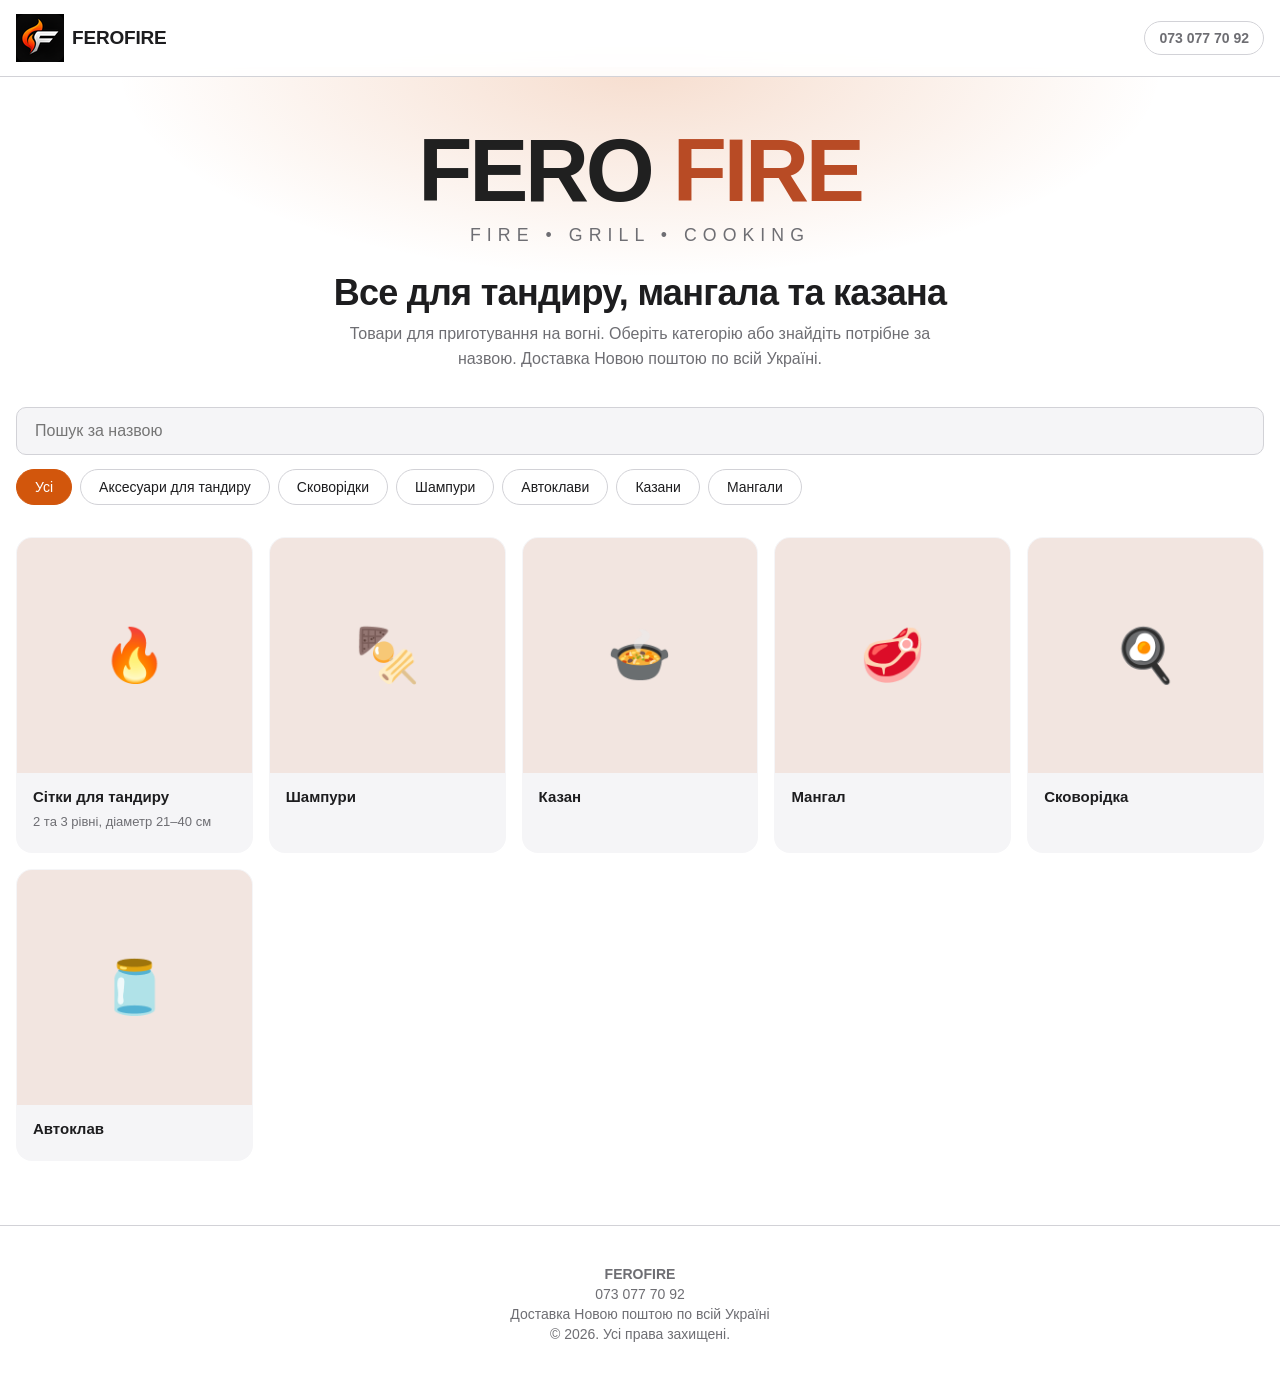
==== index.html @ 4cfc0117 "created new site general page" ====
<!doctype html>
<html lang="uk">
  <head>
    <meta charset="UTF-8" />
    <meta
      name="viewport"
      content="width=device-width, initial-scale=1, viewport-fit=cover"
    />
    <title>
      Все для тандиру, мангала та казана — купити в Україні | FEROFIRE
    </title>
    <meta
      name="description"
      content="Аксесуари для тандиру, сковорідки, шампури, автоклави, казани та мангали. Доставка Новою поштою по всій Україні."
    />
    <!-- TODO: впишите свой настоящий домен -->
    <link rel="canonical" href="https://your-domain.example/" />
    <meta property="og:type" content="website" />
    <meta property="og:site_name" content="FEROFIRE" />
    <meta
      property="og:title"
      content="Все для тандиру, мангала та казана — FEROFIRE"
    />
    <meta
      property="og:description"
      content="Каталог товарів для приготування на вогні. Доставка по всій Україні."
    />
    <meta property="og:locale" content="uk_UA" />
    <link
      rel="icon"
      type="image/png"
      sizes="64x64"
      href="[data-uri]"
    />
    <script type="application/ld+json">
      {
        "@context": "https://schema.org",
        "@type": "ItemList",
        "name": "Каталог FEROFIRE",
        "itemListElement": [
          {
            "@type": "ListItem",
            "position": 1,
            "name": "Сітки для тандиру",
            "url": "https://your-domain.example/setki/"
          },
          {
            "@type": "ListItem",
            "position": 2,
            "name": "Шампури",
            "url": "https://your-domain.example/shampury/"
          }
        ]
      }
    </script>
    <!-- АНАЛИТИКА: вставьте сюда код Google Analytics / Meta Pixel -->
    <link rel="stylesheet" href="style.css" />
  </head>
  <body>
    <header>
      <div class="nav">
        <a class="brand" href="/">
          <img src="./favicon/favicon-48.png" alt="" />FEROFIRE</a
        >
        <a class="tel" href="tel:+380730777092">073 077 70 92</a>
      </div>
    </header>

    <main class="wrap">
      <section class="hero">
        <svg
          class="logo"
          viewBox="200 100 1200 290"
          role="img"
          aria-label="FEROFIRE — fire, grill, cooking"
        >
          <g
            font-family="Arial,Helvetica,sans-serif"
            font-weight="700"
            text-anchor="middle"
          >
            <text x="800" y="280" font-size="190" letter-spacing="-7">
              <tspan class="a">FERO</tspan>
              <tspan class="b">FIRE</tspan>
            </text>
            <text
              class="t"
              x="800"
              y="365"
              font-size="38"
              letter-spacing="13"
              font-weight="500"
            >
              FIRE • GRILL • COOKING
            </text>
          </g>
        </svg>
        <h1>Все для тандиру, мангала та казана</h1>
        <p class="lead">
          Товари для приготування на вогні. Оберіть категорію або знайдіть
          потрібне за назвою. Доставка Новою поштою по всій Україні.
        </p>
      </section>

      <div class="tools">
        <input
          class="search"
          id="q"
          type="search"
          placeholder="Пошук за назвою"
          aria-label="Пошук за назвою"
        />
        <div class="chips" id="chips">
          <button class="chip" data-cat="all" aria-pressed="true">Усі</button>
          <button class="chip" data-cat="tandyr" aria-pressed="false">
            Аксесуари для тандиру
          </button>
          <button class="chip" data-cat="pan" aria-pressed="false">
            Сковорідки
          </button>
          <button class="chip" data-cat="skewer" aria-pressed="false">
            Шампури
          </button>
          <button class="chip" data-cat="autoclave" aria-pressed="false">
            Автоклави
          </button>
          <button class="chip" data-cat="kazan" aria-pressed="false">
            Казани
          </button>
          <button class="chip" data-cat="mangal" aria-pressed="false">
            Мангали
          </button>
        </div>
      </div>

      <!--
ШАБЛОН НОВОЙ КАРТОЧКИ: скопируйте блок <li>, поменяйте data-cat, ссылку, название.
Описание можно оставить пустым: <p class="desc"></p> — тогда оно не покажется.
Вместо <div class="ph"> вставьте фото:
<img src="img/name.jpg" alt="Название товара" width="600" height="600" loading="lazy">
-->
      <ul class="grid" id="grid">
        <li data-cat="tandyr">
          <a class="card" href="https://malk0v.github.io/new-day/"
            ><div class="ph" aria-hidden="true">🔥</div>
            <div class="body">
              <h2 class="name">Сітки для тандиру</h2>
              <p class="desc">2 та 3 рівні, діаметр 21–40 см</p>
            </div></a
          >
        </li>
        <li data-cat="skewer">
          <a class="card" href="#"
            ><div class="ph" aria-hidden="true">🍢</div>
            <div class="body">
              <h2 class="name">Шампури</h2>
              <p class="desc"></p></div
          ></a>
        </li>
        <li data-cat="kazan">
          <a class="card" href="#"
            ><div class="ph" aria-hidden="true">🍲</div>
            <div class="body">
              <h2 class="name">Казан</h2>
              <p class="desc"></p></div
          ></a>
        </li>
        <li data-cat="mangal">
          <a class="card" href="#"
            ><div class="ph" aria-hidden="true">🥩</div>
            <div class="body">
              <h2 class="name">Мангал</h2>
              <p class="desc"></p></div
          ></a>
        </li>
        <li data-cat="pan">
          <a class="card" href="#"
            ><div class="ph" aria-hidden="true">🍳</div>
            <div class="body">
              <h2 class="name">Сковорідка</h2>
              <p class="desc"></p></div
          ></a>
        </li>
        <li data-cat="autoclave">
          <a class="card" href="#"
            ><div class="ph" aria-hidden="true">🫙</div>
            <div class="body">
              <h2 class="name">Автоклав</h2>
              <p class="desc"></p></div
          ></a>
        </li>
      </ul>
      <p class="none" id="none">Нічого не знайдено. Спробуйте інший запит.</p>
    </main>

    <footer>
      <p><strong>FEROFIRE</strong></p>
      <p><a href="tel:+380730777092">073 077 70 92</a></p>
      <p>Доставка Новою поштою по всій Україні</p>
      <p>© <span id="y"></span>. Усі права захищені.</p>
    </footer>

    <script>
      (function () {
        var cat = "all",
          items = [].slice.call(document.querySelectorAll("#grid li")),
          q = document.getElementById("q"),
          none = document.getElementById("none"),
          chips = [].slice.call(document.querySelectorAll(".chip"));
        document.getElementById("y").textContent = new Date().getFullYear();
        function apply() {
          var s = q.value.trim().toLowerCase(),
            n = 0;
          items.forEach(function (li) {
            var ok =
              (cat === "all" || li.dataset.cat === cat) &&
              li.textContent.toLowerCase().indexOf(s) > -1;
            li.hidden = !ok;
            if (ok) n++;
          });
          none.style.display = n ? "none" : "block";
        }
        chips.forEach(function (c) {
          c.addEventListener("click", function () {
            cat = c.dataset.cat;
            chips.forEach(function (x) {
              x.setAttribute("aria-pressed", x === c ? "true" : "false");
            });
            apply();
          });
        });
        q.addEventListener("input", apply);
      })();
    </script>
  </body>
</html>
---- style.css ----
/* =====================================================================
   FEROFIRE — style.css
   Все стили витрины. Для кастомизации обычно хватает раздела 1:
   меняйте цвета, скругления, ширину страницы и количество колонок.
   ===================================================================== */


/* ---------------------------------------------------------------------
   1. ПЕРЕМЕННЫЕ (светлая тема по умолчанию)
   --------------------------------------------------------------------- */
:root {
  /* Цвета */
  --bg: #ffffff;             /* фон страницы */
  --bg2: #f5f5f7;            /* фон карточек, поиска */
  --text: #1d1d1f;           /* основной текст */
  --text2: #6e6e73;          /* второстепенный текст */
  --accent: #d2560c;         /* фирменный оранжевый (кнопки, hover, акценты) */
  --accent-text: #ffffff;    /* текст на акцентном фоне */
  --line: #d2d2d7;           /* линии и границы */

  /* Логотип */
  --logo-dark: #202020;      /* часть FERO */
  --logo-fire: #b84b25;      /* часть FIRE */

  /* Форма и тени */
  --r-s: 10px;               /* малое скругление (поиск) */
  --r-m: 16px;               /* скругление карточек */
  --shadow: 0 12px 32px rgba(0, 0, 0, .12);

  /* Сетка */
  --page-max: 1500px;        /* максимальная ширина страницы */
  --gap: 12px;               /* расстояние между карточками */
  --cols: 2;                 /* колонок на телефоне (на больших экранах см. раздел 6) */

  /* Шрифт */
  --font: -apple-system, BlinkMacSystemFont, "SF Pro Text", "Segoe UI", Roboto, Helvetica, Arial, sans-serif;

  /* Системное: отступы под «чёлку» телефонов */
  box-sizing: border-box;
  padding-top: env(safe-area-inset-top, 0px);
  padding-bottom: env(safe-area-inset-bottom, 0px);
}

html { scroll-padding-top: env(safe-area-inset-top, 0px); }


/* ---------------------------------------------------------------------
   2. ТЁМНАЯ ТЕМА
   Включается автоматически по настройкам устройства.
   Принудительно: <html data-theme="dark"> или data-theme="light".
   --------------------------------------------------------------------- */
@media (prefers-color-scheme: dark) {
  :root:not([data-theme="light"]) {
    --bg: #000000;
    --bg2: #1c1c1e;
    --text: #f5f5f7;
    --text2: #98989d;
    --accent: #ff6b35;
    --accent-text: #1d1d1f;
    --line: #38383a;
    --logo-dark: #f5f5f7;
    --logo-fire: #ff6b35;
    --shadow: 0 12px 32px rgba(0, 0, 0, .65);
  }
}

:root[data-theme="dark"] {
  --bg: #000000;
  --bg2: #1c1c1e;
  --text: #f5f5f7;
  --text2: #98989d;
  --accent: #ff6b35;
  --accent-text: #1d1d1f;
  --line: #38383a;
  --logo-dark: #f5f5f7;
  --logo-fire: #ff6b35;
  --shadow: 0 12px 32px rgba(0, 0, 0, .65);
}


/* ---------------------------------------------------------------------
   3. БАЗА
   --------------------------------------------------------------------- */
* { box-sizing: border-box; }

body {
  margin: 0;
  background: var(--bg);
  color: var(--text);
  font-family: var(--font);
  -webkit-font-smoothing: antialiased;
  overflow-x: hidden;
}

a { color: inherit; text-decoration: none; }
img { max-width: 100%; display: block; }
[hidden] { display: none !important; }

:focus-visible { outline: 2px solid var(--accent); outline-offset: 3px; }

.wrap { max-width: var(--page-max); margin: 0 auto; padding: 0 16px; }

/* Закрашивает область под «чёлкой» телефона, когда шапка прилипает */
body::before {
  content: "";
  position: fixed;
  inset: 0 0 auto;
  height: env(safe-area-inset-top, 0px);
  z-index: 11;
  background: var(--bg);
}


/* ---------------------------------------------------------------------
   4. ШАПКА
   --------------------------------------------------------------------- */
header {
  position: sticky;
  top: env(safe-area-inset-top, 0px);
  z-index: 10;
  background: color-mix(in srgb, var(--bg) 82%, transparent);
  backdrop-filter: blur(20px);
  -webkit-backdrop-filter: blur(20px);
  border-bottom: 1px solid var(--line);
}

.nav {
  display: flex;
  align-items: center;
  justify-content: space-between;
  max-width: var(--page-max);
  margin: 0 auto;
  padding: 14px 16px;
}

.brand {
  display: flex;
  align-items: center;
  gap: 8px;
  font-size: 19px;
  font-weight: 700;
  letter-spacing: -.01em;
}
.brand svg { width: 22px; height: 22px; }

.tel {
  font-size: 14px;
  font-weight: 600;
  color: var(--text2);
  padding: 8px 14px;
  border: 1px solid var(--line);
  border-radius: 999px;
  transition: color .2s, border-color .2s;
}
.tel:hover { color: var(--accent); border-color: var(--accent); }


/* ---------------------------------------------------------------------
   5. ГЛАВНЫЙ БЛОК (логотип, заголовок, поиск, категории)
   --------------------------------------------------------------------- */
.hero {
  position: relative;
  isolation: isolate;
  text-align: center;
  padding: 40px 0 8px;
}
/* Мягкое свечение огня за логотипом */
.hero::before {
  content: "";
  position: absolute;
  inset: -10px 0 auto;
  height: 300px;
  z-index: -1;
  pointer-events: none;
  background: radial-gradient(ellipse 60% 100% at 50% 0%,
              color-mix(in srgb, var(--accent) 20%, transparent), transparent 70%);
}

.logo { width: min(560px, 86%); height: auto; margin: 0 auto; }
.logo .a { fill: var(--logo-dark); }
.logo .b { fill: var(--logo-fire); }
.logo .t { fill: var(--text2); }

h1 {
  font-size: clamp(22px, 3.4vw, 36px);
  letter-spacing: -.02em;
  margin: 16px 0 8px;
  line-height: 1.15;
}

.lead { color: var(--text2); line-height: 1.55; max-width: 640px; margin: 0 auto 28px; }

.tools { display: flex; flex-direction: column; gap: 14px; margin-bottom: 28px; }

.search {
  width: 100%;
  padding: 14px 18px;
  border: 1px solid var(--line);
  border-radius: var(--r-s);
  background: var(--bg2);
  color: var(--text);
  font: inherit;
  font-size: 16px;          /* 16px — чтобы iPhone не приближал страницу при вводе */
  transition: border-color .2s, box-shadow .2s;
}
.search:focus {
  outline: none;
  border-color: var(--accent);
  box-shadow: 0 0 0 4px color-mix(in srgb, var(--accent) 22%, transparent);
}

.chips { display: flex; gap: 8px; overflow-x: auto; padding-bottom: 4px; scrollbar-width: none; }
.chips::-webkit-scrollbar { display: none; }

.chip {
  flex: none;
  padding: 9px 18px;
  border-radius: 999px;
  border: 1px solid var(--line);
  background: var(--bg);
  color: var(--text);
  font: inherit;
  font-size: 14px;
  font-weight: 500;
  cursor: pointer;
  transition: background .2s, color .2s, border-color .2s, transform .15s;
}
.chip:hover { border-color: var(--accent); }
.chip:active { transform: scale(.96); }
.chip[aria-pressed="true"] {
  background: var(--accent);
  border-color: var(--accent);
  color: var(--accent-text);
}


/* ---------------------------------------------------------------------
   6. ПЛИТКА ТОВАРОВ
   Количество колонок: телефон 2, планшет 3–4, компьютер 5–6.
   Хотите иначе — меняйте числа в --cols.
   --------------------------------------------------------------------- */
.grid {
  list-style: none;
  margin: 0;
  padding: 0;
  display: grid;
  gap: var(--gap);
  grid-template-columns: repeat(var(--cols), 1fr);
}
@media (min-width: 640px)  { :root { --cols: 3; --gap: 16px; } }
@media (min-width: 900px)  { :root { --cols: 4; } }
@media (min-width: 1200px) { :root { --cols: 5; } }
@media (min-width: 1500px) { :root { --cols: 6; } }


/* ---------------------------------------------------------------------
   7. КАРТОЧКА ТОВАРА
   --------------------------------------------------------------------- */
.card {
  display: flex;
  flex-direction: column;
  height: 100%;
  overflow: hidden;
  background: var(--bg2);
  border: 1px solid transparent;
  border-radius: var(--r-m);
  transition: transform .25s ease, box-shadow .25s ease, border-color .25s ease;
}
.card:hover {
  transform: translateY(-5px);
  box-shadow: var(--shadow);
  border-color: color-mix(in srgb, var(--accent) 55%, transparent);
}
/* Оранжевая полоска, выезжающая снизу при наведении */
.card::after {
  content: "";
  height: 3px;
  background: var(--accent);
  transform: scaleX(0);
  transform-origin: left;
  transition: transform .3s ease;
}
.card:hover::after { transform: scaleX(1); }

/* Заглушка вместо фото (эмодзи) */
.ph {
  aspect-ratio: 1 / 1;
  display: flex;
  align-items: center;
  justify-content: center;
  font-size: 52px;
  background: color-mix(in srgb, var(--accent) 10%, var(--bg2));
}
/* Реальное фото товара */
.card img { aspect-ratio: 1 / 1; width: 100%; object-fit: cover; }

.body { flex: 1; padding: 14px 16px 18px; }
.name { margin: 0; font-size: 15px; font-weight: 600; line-height: 1.3; }
.desc { margin: 6px 0 0; font-size: 13px; line-height: 1.45; color: var(--text2); }
.desc:empty { display: none; }          /* пустое описание не показывается */

.none { display: none; text-align: center; color: var(--text2); padding: 56px 0; }


/* ---------------------------------------------------------------------
   8. ПОДВАЛ
   --------------------------------------------------------------------- */
footer {
  margin-top: 64px;
  padding: 36px 16px;
  border-top: 1px solid var(--line);
  text-align: center;
  font-size: 14px;
  color: var(--text2);
}
footer p { margin: 4px 0; }
footer a { transition: color .2s; }
footer a:hover { color: var(--accent); }


/* ---------------------------------------------------------------------
   9. АНИМАЦИЯ ПОЯВЛЕНИЯ КАРТОЧЕК
   Отключается, если у человека включено «уменьшить движение».
   --------------------------------------------------------------------- */
@keyframes rise {
  from { opacity: 0; transform: translateY(14px); }
  to   { opacity: 1; transform: none; }
}
.grid li { animation: rise .5s ease both; }

@media (prefers-reduced-motion: reduce) {
  .grid li { animation: none; }
  .card, .card::after, .chip { transition: none; }
}
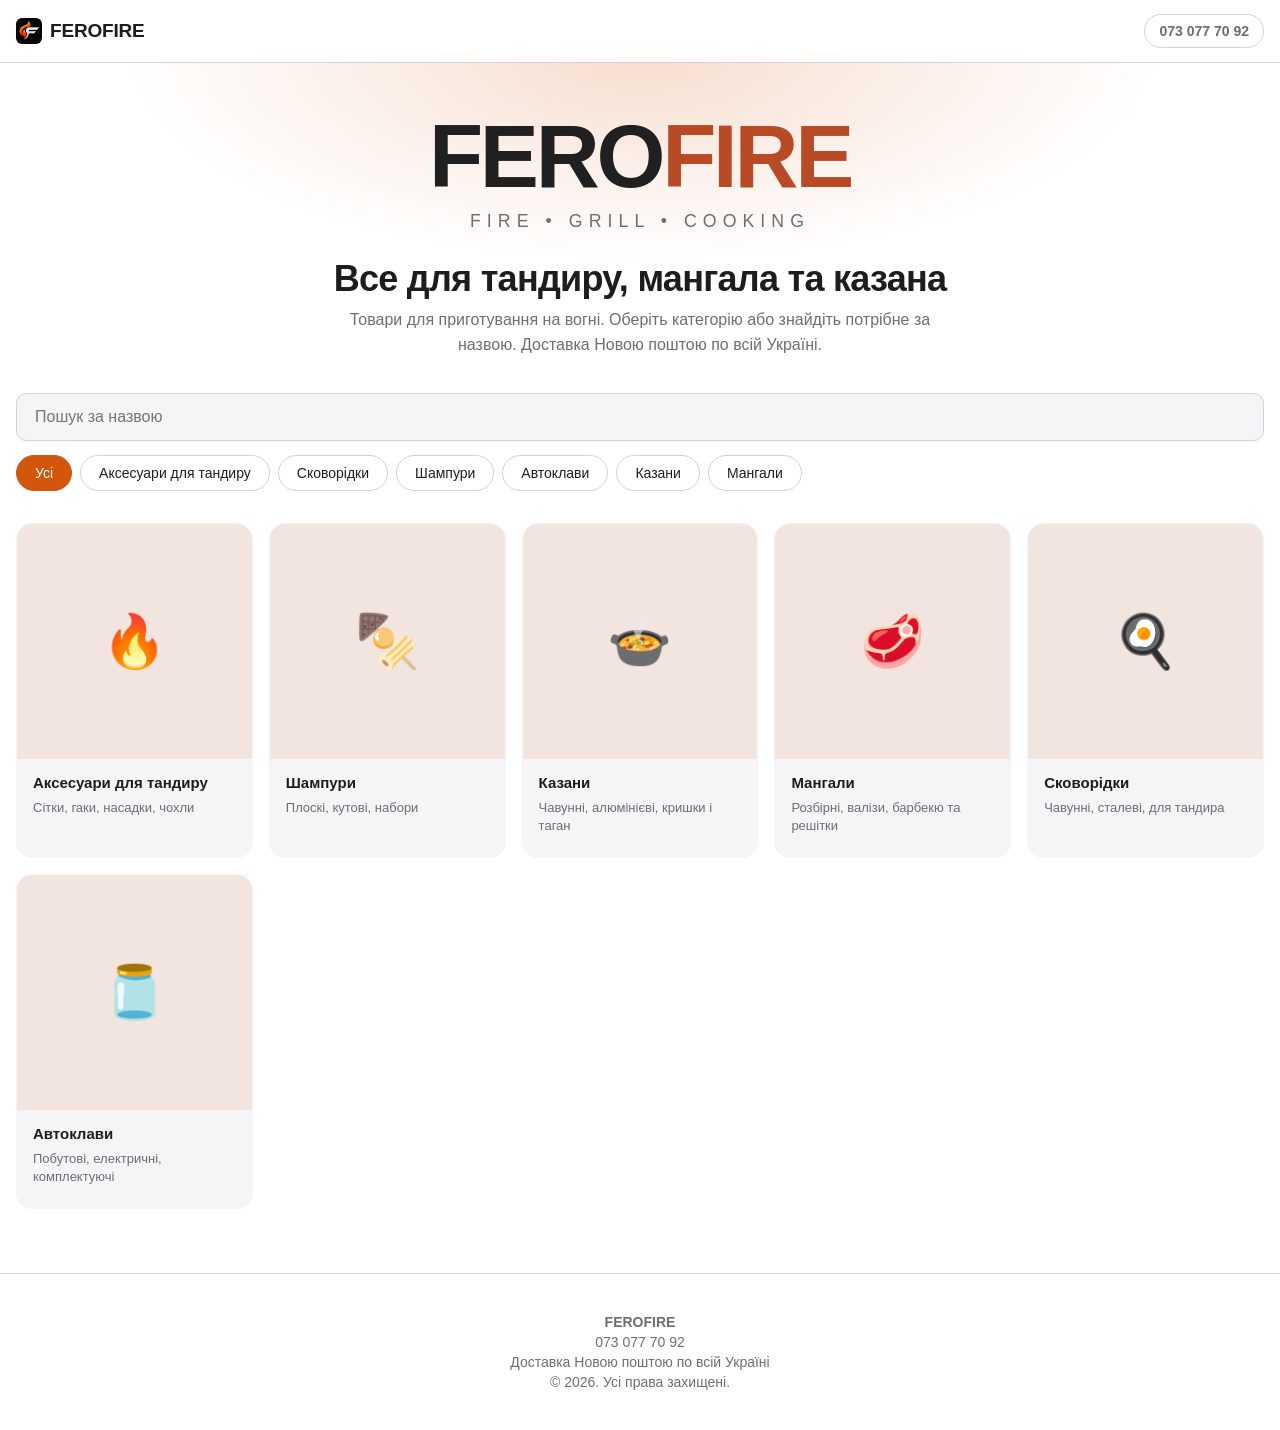
==== commit d87f2246: "add new pages" ====
--- a/index.html
+++ b/index.html
@@ -1,236 +1,93 @@
-<!doctype html>
+<!DOCTYPE html>
 <html lang="uk">
-  <head>
-    <meta charset="UTF-8" />
-    <meta
-      name="viewport"
-      content="width=device-width, initial-scale=1, viewport-fit=cover"
-    />
-    <title>
-      Все для тандиру, мангала та казана — купити в Україні | FEROFIRE
-    </title>
-    <meta
-      name="description"
-      content="Аксесуари для тандиру, сковорідки, шампури, автоклави, казани та мангали. Доставка Новою поштою по всій Україні."
-    />
-    <!-- TODO: впишите свой настоящий домен -->
-    <link rel="canonical" href="https://your-domain.example/" />
-    <meta property="og:type" content="website" />
-    <meta property="og:site_name" content="FEROFIRE" />
-    <meta
-      property="og:title"
-      content="Все для тандиру, мангала та казана — FEROFIRE"
-    />
-    <meta
-      property="og:description"
-      content="Каталог товарів для приготування на вогні. Доставка по всій Україні."
-    />
-    <meta property="og:locale" content="uk_UA" />
-    <link
-      rel="icon"
-      type="image/png"
-      sizes="64x64"
-      href="[data-uri]"
-    />
-    <script type="application/ld+json">
-      {
-        "@context": "https://schema.org",
-        "@type": "ItemList",
-        "name": "Каталог FEROFIRE",
-        "itemListElement": [
-          {
-            "@type": "ListItem",
-            "position": 1,
-            "name": "Сітки для тандиру",
-            "url": "https://your-domain.example/setki/"
-          },
-          {
-            "@type": "ListItem",
-            "position": 2,
-            "name": "Шампури",
-            "url": "https://your-domain.example/shampury/"
-          }
-        ]
-      }
-    </script>
-    <!-- АНАЛИТИКА: вставьте сюда код Google Analytics / Meta Pixel -->
-    <link rel="stylesheet" href="style.css" />
-  </head>
-  <body>
-    <header>
-      <div class="nav">
-        <a class="brand" href="/">
-          <img src="./favicon/favicon-48.png" alt="" />FEROFIRE</a
-        >
-        <a class="tel" href="tel:+380730777092">073 077 70 92</a>
-      </div>
-    </header>
+<head>
+<meta charset="UTF-8">
+<meta name="viewport" content="width=device-width, initial-scale=1, viewport-fit=cover">
+<title>Все для тандиру, мангала та казана — купити в Україні | FEROFIRE</title>
+<meta name="description" content="Аксесуари для тандиру, сковорідки, шампури, автоклави, казани та мангали. Доставка Новою поштою по всій Україні.">
+<!-- TODO: впишите свой настоящий домен -->
+<link rel="canonical" href="https://your-domain.example/">
+<meta property="og:type" content="website">
+<meta property="og:site_name" content="FEROFIRE">
+<meta property="og:title" content="Все для тандиру, мангала та казана — FEROFIRE">
+<meta property="og:description" content="Каталог товарів для приготування на вогні. Доставка по всій Україні.">
+<meta property="og:locale" content="uk_UA">
+<link rel="icon" type="image/png" sizes="64x64" href="[data-uri]">
+<script type="application/ld+json">
+{"@context": "https://schema.org", "@type": "ItemList", "name": "Каталог FEROFIRE", "itemListElement": [{"@type": "ListItem", "position": 1, "name": "Аксесуари для тандиру", "url": "https://your-domain.example/tandyr/"}, {"@type": "ListItem", "position": 2, "name": "Шампури", "url": "https://your-domain.example/shampury/"}, {"@type": "ListItem", "position": 3, "name": "Казани", "url": "https://your-domain.example/kazany/"}, {"@type": "ListItem", "position": 4, "name": "Мангали", "url": "https://your-domain.example/mangaly/"}, {"@type": "ListItem", "position": 5, "name": "Сковорідки", "url": "https://your-domain.example/skovorody/"}, {"@type": "ListItem", "position": 6, "name": "Автоклави", "url": "https://your-domain.example/avtoklavy/"}]}
+</script>
+<!-- АНАЛИТИКА: вставьте сюда код Google Analytics / Meta Pixel -->
+<link rel="stylesheet" href="style.css">
+</head>
+<body>
+<header><div class="nav">
+<a class="brand" href="./"><img src="favicon/favicon-48.png" alt="" width="26" height="26" style="border-radius:6px">FEROFIRE</a>
+<a class="tel" href="tel:+380730777092">073 077 70 92</a>
+</div></header>
 
-    <main class="wrap">
-      <section class="hero">
-        <svg
-          class="logo"
-          viewBox="200 100 1200 290"
-          role="img"
-          aria-label="FEROFIRE — fire, grill, cooking"
-        >
-          <g
-            font-family="Arial,Helvetica,sans-serif"
-            font-weight="700"
-            text-anchor="middle"
-          >
-            <text x="800" y="280" font-size="190" letter-spacing="-7">
-              <tspan class="a">FERO</tspan>
-              <tspan class="b">FIRE</tspan>
-            </text>
-            <text
-              class="t"
-              x="800"
-              y="365"
-              font-size="38"
-              letter-spacing="13"
-              font-weight="500"
-            >
-              FIRE • GRILL • COOKING
-            </text>
-          </g>
-        </svg>
-        <h1>Все для тандиру, мангала та казана</h1>
-        <p class="lead">
-          Товари для приготування на вогні. Оберіть категорію або знайдіть
-          потрібне за назвою. Доставка Новою поштою по всій Україні.
-        </p>
-      </section>
+<main class="wrap">
+<section class="hero">
+<svg class="logo" viewBox="200 100 1200 290" role="img" aria-label="FEROFIRE — fire, grill, cooking"><g font-family="Arial,Helvetica,sans-serif" font-weight="700" text-anchor="middle"><text x="800" y="280" font-size="190" letter-spacing="-7"><tspan class="a">FERO</tspan><tspan class="b">FIRE</tspan></text><text class="t" x="800" y="365" font-size="38" letter-spacing="13" font-weight="500">FIRE  •  GRILL  •  COOKING</text></g></svg>
+<h1>Все для тандиру, мангала та казана</h1>
+<p class="lead">Товари для приготування на вогні. Оберіть категорію або знайдіть потрібне за назвою. Доставка Новою поштою по всій Україні.</p>
+</section>
 
-      <div class="tools">
-        <input
-          class="search"
-          id="q"
-          type="search"
-          placeholder="Пошук за назвою"
-          aria-label="Пошук за назвою"
-        />
-        <div class="chips" id="chips">
-          <button class="chip" data-cat="all" aria-pressed="true">Усі</button>
-          <button class="chip" data-cat="tandyr" aria-pressed="false">
-            Аксесуари для тандиру
-          </button>
-          <button class="chip" data-cat="pan" aria-pressed="false">
-            Сковорідки
-          </button>
-          <button class="chip" data-cat="skewer" aria-pressed="false">
-            Шампури
-          </button>
-          <button class="chip" data-cat="autoclave" aria-pressed="false">
-            Автоклави
-          </button>
-          <button class="chip" data-cat="kazan" aria-pressed="false">
-            Казани
-          </button>
-          <button class="chip" data-cat="mangal" aria-pressed="false">
-            Мангали
-          </button>
-        </div>
-      </div>
+<div class="tools">
+<input class="search" id="q" type="search" placeholder="Пошук за назвою" aria-label="Пошук за назвою">
+<div class="chips" id="chips">
+<button class="chip" data-cat="all" aria-pressed="true">Усі</button>
+<button class="chip" data-cat="tandyr" aria-pressed="false">Аксесуари для тандиру</button>
+<button class="chip" data-cat="pan" aria-pressed="false">Сковорідки</button>
+<button class="chip" data-cat="skewer" aria-pressed="false">Шампури</button>
+<button class="chip" data-cat="autoclave" aria-pressed="false">Автоклави</button>
+<button class="chip" data-cat="kazan" aria-pressed="false">Казани</button>
+<button class="chip" data-cat="mangal" aria-pressed="false">Мангали</button>
+</div>
+</div>
 
-      <!--
+<!--
 ШАБЛОН НОВОЙ КАРТОЧКИ: скопируйте блок <li>, поменяйте data-cat, ссылку, название.
 Описание можно оставить пустым: <p class="desc"></p> — тогда оно не покажется.
 Вместо <div class="ph"> вставьте фото:
 <img src="img/name.jpg" alt="Название товара" width="600" height="600" loading="lazy">
 -->
-      <ul class="grid" id="grid">
-        <li data-cat="tandyr">
-          <a class="card" href="https://malk0v.github.io/new-day/"
-            ><div class="ph" aria-hidden="true">🔥</div>
-            <div class="body">
-              <h2 class="name">Сітки для тандиру</h2>
-              <p class="desc">2 та 3 рівні, діаметр 21–40 см</p>
-            </div></a
-          >
-        </li>
-        <li data-cat="skewer">
-          <a class="card" href="#"
-            ><div class="ph" aria-hidden="true">🍢</div>
-            <div class="body">
-              <h2 class="name">Шампури</h2>
-              <p class="desc"></p></div
-          ></a>
-        </li>
-        <li data-cat="kazan">
-          <a class="card" href="#"
-            ><div class="ph" aria-hidden="true">🍲</div>
-            <div class="body">
-              <h2 class="name">Казан</h2>
-              <p class="desc"></p></div
-          ></a>
-        </li>
-        <li data-cat="mangal">
-          <a class="card" href="#"
-            ><div class="ph" aria-hidden="true">🥩</div>
-            <div class="body">
-              <h2 class="name">Мангал</h2>
-              <p class="desc"></p></div
-          ></a>
-        </li>
-        <li data-cat="pan">
-          <a class="card" href="#"
-            ><div class="ph" aria-hidden="true">🍳</div>
-            <div class="body">
-              <h2 class="name">Сковорідка</h2>
-              <p class="desc"></p></div
-          ></a>
-        </li>
-        <li data-cat="autoclave">
-          <a class="card" href="#"
-            ><div class="ph" aria-hidden="true">🫙</div>
-            <div class="body">
-              <h2 class="name">Автоклав</h2>
-              <p class="desc"></p></div
-          ></a>
-        </li>
-      </ul>
-      <p class="none" id="none">Нічого не знайдено. Спробуйте інший запит.</p>
-    </main>
+<ul class="grid" id="grid">
+<li data-cat="tandyr"><a class="card" href="tandyr/"><div class="ph" aria-hidden="true">🔥</div><div class="body"><h2 class="name">Аксесуари для тандиру</h2><p class="desc">Сітки, гаки, насадки, чохли</p></div></a></li>
+<li data-cat="skewer"><a class="card" href="shampury/"><div class="ph" aria-hidden="true">🍢</div><div class="body"><h2 class="name">Шампури</h2><p class="desc">Плоскі, кутові, набори</p></div></a></li>
+<li data-cat="kazan"><a class="card" href="kazany/"><div class="ph" aria-hidden="true">🍲</div><div class="body"><h2 class="name">Казани</h2><p class="desc">Чавунні, алюмінієві, кришки і таган</p></div></a></li>
+<li data-cat="mangal"><a class="card" href="mangaly/"><div class="ph" aria-hidden="true">🥩</div><div class="body"><h2 class="name">Мангали</h2><p class="desc">Розбірні, валізи, барбекю та решітки</p></div></a></li>
+<li data-cat="pan"><a class="card" href="skovorody/"><div class="ph" aria-hidden="true">🍳</div><div class="body"><h2 class="name">Сковорідки</h2><p class="desc">Чавунні, сталеві, для тандира</p></div></a></li>
+<li data-cat="autoclave"><a class="card" href="avtoklavy/"><div class="ph" aria-hidden="true">🫙</div><div class="body"><h2 class="name">Автоклави</h2><p class="desc">Побутові, електричні, комплектуючі</p></div></a></li>
+</ul>
+<p class="none" id="none">Нічого не знайдено. Спробуйте інший запит.</p>
+</main>
 
-    <footer>
-      <p><strong>FEROFIRE</strong></p>
-      <p><a href="tel:+380730777092">073 077 70 92</a></p>
-      <p>Доставка Новою поштою по всій Україні</p>
-      <p>© <span id="y"></span>. Усі права захищені.</p>
-    </footer>
+<footer>
+<p><strong>FEROFIRE</strong></p>
+<p><a href="tel:+380730777092">073 077 70 92</a></p>
+<p>Доставка Новою поштою по всій Україні</p>
+<p>© <span id="y"></span>. Усі права захищені.</p>
+</footer>
 
-    <script>
-      (function () {
-        var cat = "all",
-          items = [].slice.call(document.querySelectorAll("#grid li")),
-          q = document.getElementById("q"),
-          none = document.getElementById("none"),
-          chips = [].slice.call(document.querySelectorAll(".chip"));
-        document.getElementById("y").textContent = new Date().getFullYear();
-        function apply() {
-          var s = q.value.trim().toLowerCase(),
-            n = 0;
-          items.forEach(function (li) {
-            var ok =
-              (cat === "all" || li.dataset.cat === cat) &&
-              li.textContent.toLowerCase().indexOf(s) > -1;
-            li.hidden = !ok;
-            if (ok) n++;
-          });
-          none.style.display = n ? "none" : "block";
-        }
-        chips.forEach(function (c) {
-          c.addEventListener("click", function () {
-            cat = c.dataset.cat;
-            chips.forEach(function (x) {
-              x.setAttribute("aria-pressed", x === c ? "true" : "false");
-            });
-            apply();
-          });
-        });
-        q.addEventListener("input", apply);
-      })();
-    </script>
-  </body>
+<script>
+(function(){
+var cat="all",items=[].slice.call(document.querySelectorAll("#grid li")),q=document.getElementById("q"),none=document.getElementById("none"),chips=[].slice.call(document.querySelectorAll(".chip"));
+document.getElementById("y").textContent=new Date().getFullYear();
+function apply(){
+var s=q.value.trim().toLowerCase(),n=0;
+items.forEach(function(li){
+var ok=(cat==="all"||li.dataset.cat===cat)&&li.textContent.toLowerCase().indexOf(s)>-1;
+li.hidden=!ok;if(ok)n++;
+});
+none.style.display=n?"none":"block";
+}
+chips.forEach(function(c){c.addEventListener("click",function(){
+cat=c.dataset.cat;
+chips.forEach(function(x){x.setAttribute("aria-pressed",x===c?"true":"false")});
+apply();
+})});
+q.addEventListener("input",apply);
+})();
+</script>
+</body>
 </html>
